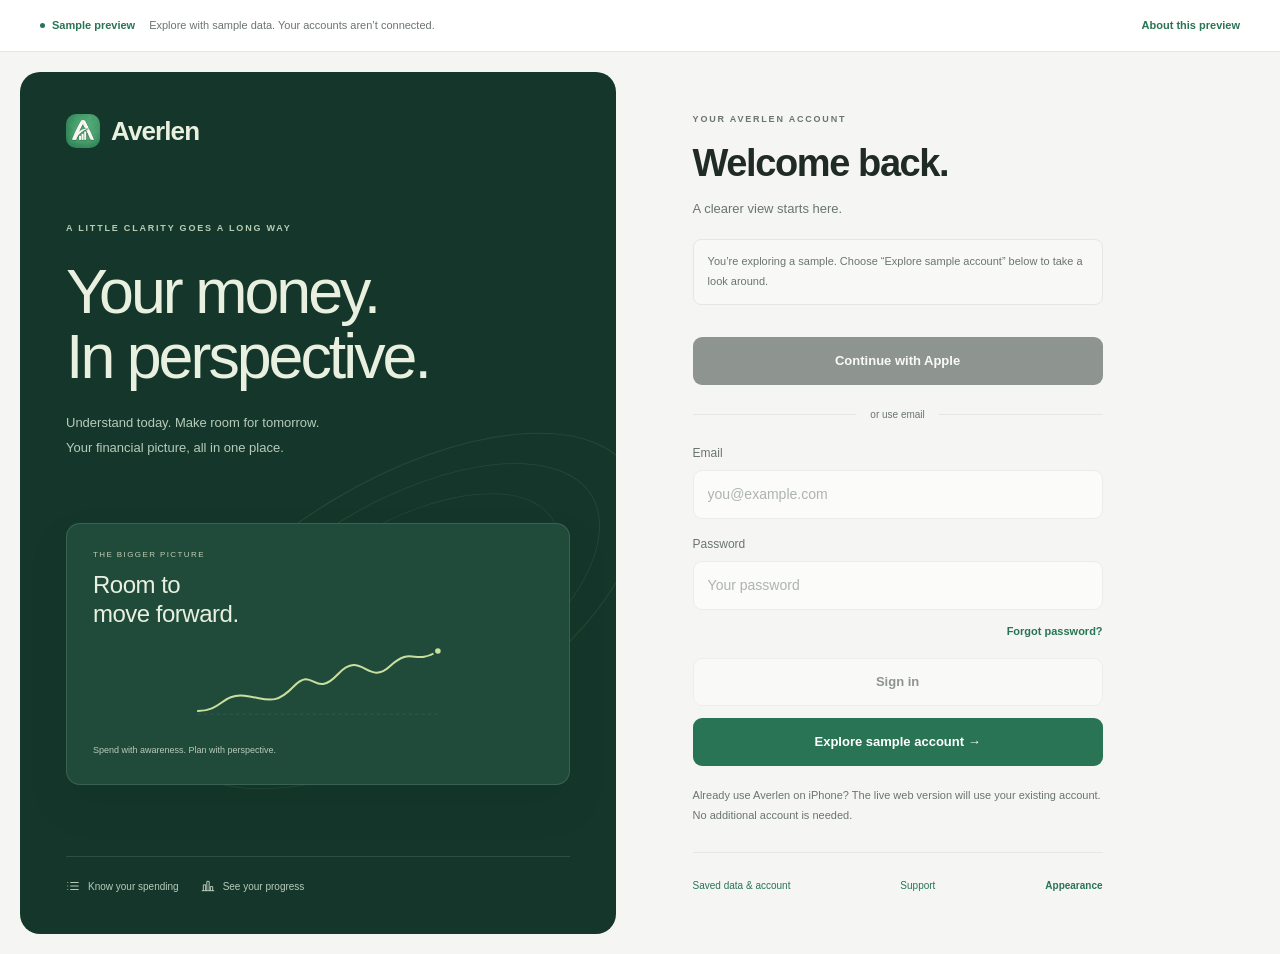
==== preview/index.html @ 827d080b "Keep the web app's date current, skip unreadable rows, load balances together - preview/app.js: toda" ====
<!doctype html>
<html lang="en">
<head>
  <meta charset="utf-8">
  <meta name="viewport" content="width=device-width,initial-scale=1">
  <meta name="robots" content="noindex,nofollow">
  <meta name="referrer" content="strict-origin-when-cross-origin">
  <meta name="theme-color" content="#f5f6f3">
  <meta name="description" content="An early preview of Averlen for the web, using sample data.">
  <meta http-equiv="Content-Security-Policy" content="default-src 'self'; script-src 'self'; style-src 'self' 'unsafe-inline'; img-src 'self' data:; connect-src 'none'; object-src 'none'; base-uri 'none'; form-action 'none'">
  <title>Averlen · Web preview</title>
  <link rel="icon" href="../averlen-logo.png">
  <link rel="stylesheet" href="./styles.css?v=7ef569bb60">
  <script type="module" src="./app.js?v=7ef569bb60"></script>
</head>
<body>
  <a class="skip" href="#main">Skip to content</a>
  <div class="layout">
    <aside class="sidebar">
      <a class="brand" href="#home" aria-label="Averlen home"><img src="../averlen-logo.png" width="36" height="36" alt=""><span>Averlen</span></a>
      <p class="workspace-label">YOUR WORKSPACE</p>
      <nav id="navigation" aria-label="Main navigation"></nav>
      <div class="sidebar-bottom"><div class="sidebar-note"><span class="sidebar-note-mark" aria-hidden="true">↗</span><p>A little clarity.<br>A lot of possibility.</p><small>Your money, in perspective.</small></div><a href="#settings" class="settings-link" id="settings-link">Settings</a><div class="profile"><span class="avatar">A</span><div><strong>Sample account</strong><small>Explore Averlen</small></div></div></div>
    </aside>
    <div class="workspace">
      <div class="preview-banner"><span><strong><span class="status-dot" aria-hidden="true"></span> Sample preview</strong><span class="banner-detail">Explore with sample data. Your accounts aren’t connected.</span></span><button id="about-preview" class="text-button">About this preview</button></div>
      <header class="topbar"><div class="page-heading"><div class="eyebrow">YOUR FINANCIAL PICTURE</div><h1 id="page-title">Home</h1><p id="page-subtitle" class="page-subtitle"></p></div><div class="toolbar"><label class="sr-only" for="month">Month</label><select id="month"></select><button id="theme-toggle" class="icon-button" data-theme-action aria-label="Switch appearance"></button><button id="account-settings" class="icon-button" data-action="open-settings" aria-label="Settings"></button></div></header>
      <main id="main" tabindex="-1"></main>
      <footer>A little clarity goes a long way. <span>Averlen · Sample preview</span></footer>
    </div>
  </div>
  <dialog id="detail" aria-labelledby="dialog-title"><div class="dialog-heading"><h2 id="dialog-title"></h2><button id="close-dialog" class="icon-button" aria-label="Close details">×</button></div><div id="dialog-body"></div></dialog>
  <div id="announcement" class="sr-only" role="status" aria-live="polite"></div>
</body>
</html>
---- preview/styles.css ----
/* Averlen web — one shared system for the connected app and sample preview.
   Neutral surfaces, a pine navigation rail, and restrained semantic accents. */
:root {
  color-scheme: light;
  --bg: #f5f6f3; --card: #fff; --elevated: #fff; --text: #202b27;
  --muted: #6a756f; --line: #e4e8e2; --soft: #f8f9f6;
  --green: #287454; --wash: #edf4ed; --positive-wash: #edf4ed;
  --blue: #496f93; --chart: #688eac; --blue-wash: #edf3f8;
  --amber: #896629; --amber-wash: #f6f2e7;
  --negative: #ad5946; --negative-wash: #f8eee9;
  --rail: #132e27; --rail-text: #edf3ec; --rail-muted: #a3b8ad;
  --gap: 24px; --pad: 28px; --radius: 18px; --radius-sm: 12px;
  --shadow: 0 2px 4px #18332602;
  font-family: -apple-system, BlinkMacSystemFont, "Segoe UI", sans-serif;
  font-size: 15px; font-synthesis: none;
}
:root[data-theme=dark] {
  color-scheme: dark;
  --bg: #101714; --card: #19221e; --elevated: #202c25; --text: #edf1eb;
  --muted: #a0ada3; --line: #2c3830; --soft: #1e2922;
  --green: #a3cfaf; --wash: #253c2d; --positive-wash: #253c2d;
  --blue: #a0bbd2; --chart: #9bbad0; --blue-wash: #23333e;
  --amber: #d7bd85; --amber-wash: #2c2a20;
  --negative: #e9a28d; --negative-wash: #382c25;
  --rail: #0d211a; --rail-text: #edf3ec; --rail-muted: #a3b8ad;
  --shadow: none;
}
* { box-sizing: border-box; }
body { margin: 0; background: var(--bg); color: var(--text); line-height: 1.5; -webkit-font-smoothing: antialiased; }
button, input, select { font: inherit; }
button, a, select, input { -webkit-tap-highlight-color: transparent; }
button, select { cursor: pointer; }
button { color: inherit; }
button:disabled { cursor: default; opacity: .48; }
a { color: var(--green); }
a, button, input, select { transition: background-color .16s, border-color .16s, color .16s, box-shadow .16s; }
:where(button, a, input, select):focus-visible { outline: 3px solid var(--green); outline-offset: 4px; }
svg { width: 20px; height: 20px; stroke: currentColor; fill: none; stroke-width: 1.7; stroke-linecap: round; stroke-linejoin: round; flex-shrink: 0; }
[hidden] { display: none !important; }
h1, h2, h3, p { overflow-wrap: break-word; }
h1 { font-size: 34px; line-height: 1.15; letter-spacing: -1.25px; font-weight: 550; margin: 0; }
h2 { margin: 0; font-size: 17px; line-height: 1.4; font-weight: 600; letter-spacing: -.35px; }
h3 { font-size: 15px; font-weight: 600; line-height: 1.5; margin: 12px 0 8px; }
.sr-only, .skip:not(:focus) { position: absolute; width: 1px; height: 1px; padding: 0; margin: -1px; overflow: hidden; clip: rect(0,0,0,0); white-space: nowrap; border: 0; }
.skip:focus { position: fixed; top: 12px; left: 12px; background: var(--card); padding: 16px; z-index: 100; border-radius: 8px; }

/* Application frame */
.layout { display: grid; grid-template-columns: 224px minmax(0,1fr); min-height: 100dvh; }
.sidebar { position: sticky; top: 0; height: 100dvh; padding: 32px 18px 20px; display: flex; flex-direction: column; background: var(--rail); color: var(--rail-text); }
.brand { display: flex; align-items: center; gap: 11px; text-decoration: none; color: inherit; font-size: 25px; font-weight: 600; letter-spacing: -.9px; padding: 0 12px; }
.brand img { width: 34px; height: 34px; border-radius: 10px; }
.workspace-label { font-size: 10px; font-weight: 600; letter-spacing: 1.6px; color: var(--rail-muted); margin: 52px 14px 16px; }
nav { display: grid; gap: 6px; }
nav a, .settings-link { color: var(--rail-muted); display: flex; align-items: center; gap: 13px; padding: 13px 16px; border-radius: 10px; text-decoration: none; font-size: 14px; font-weight: 500; }
nav a:hover, .settings-link:hover { background: #ffffff09; color: var(--rail-text); }
nav a[aria-current=page], .settings-link[aria-current=page] { background: #d7eadb; color: #173a29; }
nav a[aria-current=page] { font-weight: 650; }
nav a[aria-current=page]::after { content: ''; width: 5px; height: 5px; border-radius: 50%; background: currentColor; margin-left: auto; }
.sidebar :focus-visible { outline-color: #d7eadb; }
.sidebar-bottom { margin-top: auto; padding-top: 36px; }
.sidebar-note { margin: 0 14px 40px; color: var(--rail-text); }
.sidebar-note-mark { display: block; font-size: 27px; font-weight: 300; color: #bad4bf; margin-bottom: 14px; }
.sidebar-note p { font-size: 17px; font-weight: 450; letter-spacing: -.25px; line-height: 1.55; margin: 0 0 10px; }
.sidebar-note small { font-size: 10px; color: var(--rail-muted); }
.profile { display: flex; gap: 10px; align-items: center; margin-top: 18px; padding: 22px 10px 0; border-top: 1px solid #ffffff18; min-width: 0; }
.profile>div { min-width: 0; }
.profile strong { display: block; font-size: 12px; font-weight: 550; white-space: nowrap; text-overflow: ellipsis; overflow: hidden; }
.profile small { display: block; color: var(--rail-muted); font-size: 10px; margin-top: 3px; }
.avatar { display: grid; place-items: center; flex-shrink: 0; width: 52px; height: 52px; background: var(--wash); color: var(--green); border-radius: 50%; font-size: 20px; font-weight: 550; }
.profile .avatar { width: 34px; height: 34px; font-size: 12px; background: #ffffff10; color: #d7eadb; border: 1px solid #ffffff18; }
.workspace { min-width: 0; }
.preview-banner { display: flex; justify-content: space-between; align-items: center; gap: 20px; padding: 10px 40px; border-bottom: 1px solid var(--line); font-size: 11px; background: var(--card); color: var(--muted); }
.preview-banner>span { display: flex; align-items: center; gap: 14px; }
.preview-banner strong { display: inline-flex; align-items: center; gap: 7px; color: var(--green); font-weight: 600; white-space: nowrap; }
.status-dot { width: 5px; height: 5px; background: var(--green); border-radius: 50%; }
.preview-banner .text-button { font-size: 11px; white-space: nowrap; }
[data-mode=live] .preview-banner { display: none; }
.topbar { max-width: 1392px; margin: auto; padding: 36px 40px 30px; display: flex; justify-content: space-between; align-items: center; gap: 20px; }
.eyebrow, .overline, .section-label { font-size: 10px; letter-spacing: 1.5px; text-transform: uppercase; font-weight: 650; color: var(--muted); }
.eyebrow { margin-bottom: 10px; }
.page-subtitle { font-size: 13px; color: var(--muted); margin: 10px 0 0; }
.toolbar { display: flex; align-items: center; gap: 10px; }
.toolbar select { font-size: 12px; min-height: 42px; padding: 10px 32px 10px 14px; border-radius: 9px; }
.icon-button { width: 42px; height: 42px; flex-shrink: 0; border-radius: 50%; display: grid; place-items: center; background: var(--card); border: 1px solid var(--line); font-size: 24px; }
.icon-button svg { width: 18px; height: 18px; }
.icon-button:hover { background: var(--wash); border-color: var(--green); }
main { max-width: 1392px; margin: 0 auto; padding: 0 40px 36px; outline: none; }
footer { padding: 0 40px 28px; max-width: 1392px; margin: auto; display: flex; justify-content: space-between; gap: 16px; font-size: 10px; line-height: 1.6; color: var(--muted); }
.intro { margin: 0 0 24px; color: var(--muted); line-height: 1.7; font-size: 14px; }
[data-page=trends] .grid { align-items: stretch; }
.grid { display: grid; grid-template-columns: minmax(0,1.5fr) minmax(0,1fr); gap: var(--gap); align-items: start; }
.stack { display: grid; gap: var(--gap); align-content: start; }
.card { background: var(--card); border: 1px solid var(--line); border-radius: var(--radius); padding: var(--pad); box-shadow: var(--shadow); min-width: 0; }
.full { grid-column: 1 / -1; }
.section-heading { display: flex; align-items: center; justify-content: space-between; gap: 16px; margin-bottom: 24px; }
.section-heading>div { min-width: 0; }
.section-heading .text-button { white-space: nowrap; }
.card-subtitle, .subtle { color: var(--muted); font-size: 12px; line-height: 1.65; }
.card-subtitle { margin: 6px 0 0; }
.subtle { margin: 0; }
.text-button { display: inline-flex; align-items: center; gap: 8px; background: none; border: 0; padding: 7px 0; color: var(--green); font-size: 12px; font-weight: 600; text-decoration: none; }
.text-button:hover { text-decoration: underline; text-underline-offset: 4px; }
.button { display: inline-flex; align-items: center; justify-content: center; gap: 8px; padding: 12px 18px; min-height: 44px; border: 1px solid var(--line); border-radius: 9px; background: var(--card); color: var(--text); text-decoration: none; font-size: 12px; font-weight: 600; }
.button:hover:not(:disabled) { background: var(--wash); border-color: var(--green); }
.button.primary { background: var(--green); color: var(--card); border-color: transparent; }
.button.primary:hover:not(:disabled) { background: color-mix(in srgb,var(--green) 87%,var(--text)); }
.button-row { display: flex; flex-wrap: wrap; gap: 12px; margin-top: 24px; }
.positive { color: var(--green); }
.right { text-align: right; }

/* Home: one primary financial story, with supporting detail beside it. */
.home-layout { display: grid; grid-template-columns: minmax(0,1.65fr) minmax(0,1fr); gap: var(--gap); grid-template-areas: 'overview categories' 'attention categories' 'recent recent'; align-items: start; }
.home-layout.no-attention { grid-template-areas: 'overview categories' 'recent recent'; }
.compact-breakdown .home-categories { align-self: start; }
.home-overview { grid-area: overview; padding: 30px 32px 24px; }
.overview-heading { display: flex; align-items: center; justify-content: space-between; gap: 12px; }
.overview-heading .overline { font-size: 12px; letter-spacing: .2px; text-transform: none; font-weight: 500; }
.period-tag { font-size: 10px; color: var(--muted); background: var(--soft); border: 1px solid var(--line); padding: 4px 9px; border-radius: 5px; white-space: nowrap; }
.hero-number { font-size: clamp(44px,4.4vw,68px); letter-spacing: -3px; font-weight: 500; line-height: 1.14; margin: 12px 0 14px; font-variant-numeric: tabular-nums; overflow-wrap: anywhere; }
.overview-context { display: flex; flex-wrap: wrap; align-items: center; gap: 8px 12px; }
.delta-pill { display: inline-flex; align-items: center; gap: 6px; padding: 4px 8px; border-radius: 5px; font-size: 11px; font-weight: 550; color: var(--blue); background: var(--blue-wash); }
.delta-pill.quiet { color: var(--muted); background: var(--soft); }
.overview-context>.subtle { font-size: 11px; }
.pace-heading { display: flex; align-items: center; justify-content: space-between; gap: 16px; margin: 30px 0 18px; }
.pace-heading h2 { font-size: 13px; letter-spacing: -.1px; }
.pace-heading .card-subtitle { font-size: 11px; margin-top: 3px; }
.projected { text-align: right; display: grid; gap: 3px; flex-shrink: 0; }
.projected span { font-size: 10px; letter-spacing: .3px; color: var(--muted); }
.projected strong { font-size: 20px; font-weight: 550; letter-spacing: -.5px; font-variant-numeric: tabular-nums; }
.stats { display: grid; grid-template-columns: minmax(0,1fr) minmax(0,1fr); gap: 20px; margin-top: 26px; }
.overview-stats { border-top: 1px solid var(--line); margin-top: 22px; padding-top: 20px; gap: 0; }
.overview-stats .stat-tile { padding-right: 20px; }
.overview-stats .stat-tile+.stat-tile { padding-left: 24px; border-left: 1px solid var(--line); }
.stat-label { display: flex; align-items: center; gap: 7px; color: var(--muted); font-size: 12px; }
.stat-label svg { width: 15px; height: 15px; }
.stat-value { font-size: 27px; letter-spacing: -.8px; margin-top: 8px; font-weight: 500; font-variant-numeric: tabular-nums; line-height: 1.2; overflow-wrap: anywhere; }
.home-categories { grid-area: categories; padding-bottom: 0; align-self: stretch; display: flex; flex-direction: column; }
.allocation-bar { display: flex; height: 9px; gap: 3px; overflow: hidden; border-radius: 5px; margin: 0 0 19px; }
.allocation-bar span { background: var(--category-color); min-width: 2px; }
.category-list { flex: 1; }
.category-row { width: 100%; display: grid; grid-template-columns: 36px minmax(0,1fr) auto; align-items: center; gap: 12px; background: none; border: 0; text-align: left; padding: 17px 0; color: var(--text); }
.category-row+.category-row { border-top: 1px solid var(--line); }
.category-icon { position: relative; overflow: hidden; width: 36px; height: 36px; border-radius: 11px; display: grid; place-items: center; background: color-mix(in srgb,var(--category-color) 10%,var(--card)); color: var(--category-color); }
.category-icon svg { width: 17px; height: 17px; }
.category-name { font-size: 12px; font-weight: 550; }
.category-track { height: 3px; background: var(--soft); border-radius: 4px; margin-top: 9px; overflow: hidden; }
.category-fill { height: 100%; background: var(--category-color); border-radius: 4px; }
.category-amount { font-size: 13px; font-weight: 550; font-variant-numeric: tabular-nums; }
.category-share { font-size: 10px; color: var(--muted); margin-top: 4px; text-align: right; }
.category-row:hover .category-name { color: var(--green); }
.card-link { display: flex; justify-content: space-between; align-items: center; gap: 16px; border-top: 1px solid var(--line); margin-top: 16px; padding: 19px 0; text-decoration: none; font-size: 12px; font-weight: 550; }
.card-link:hover { color: var(--text); }
.card-link span { font-size: 18px; }
.attention { width: 100%; text-align: left; background: var(--amber-wash); border: 1px solid color-mix(in srgb,var(--amber) 16%,var(--line)); border-radius: var(--radius); padding: 20px 24px; display: grid; grid-template-columns: 40px minmax(0,1fr) auto; gap: 16px; align-items: center; }
.home-attention { grid-area: attention; }
.attention .insight-icon { color: var(--amber); background: color-mix(in srgb,var(--amber) 10%,transparent); }
.attention-label { display: block; color: var(--amber); font-weight: 650; font-size: 10px; letter-spacing: 1px; text-transform: uppercase; margin-bottom: 5px; }
.attention-copy strong { font-size: 13px; font-weight: 550; display: block; }
.attention-copy small { display: block; color: var(--muted); font-size: 11px; margin-top: 3px; }
.chevron { font-size: 22px; color: var(--muted); }
.attention:hover { border-color: var(--amber); }
.home-recent { grid-area: recent; }
.home-recent .tx-row { padding: 16px 4px; }
.insight-icon { width: 38px; height: 38px; background: var(--wash); color: var(--green); border-radius: 12px; display: grid; place-items: center; flex-shrink: 0; }

/* Charts: the lines, labels, and focus states carry the information. */
.chart { width: 100%; height: 200px; display: block; overflow: visible; stroke: none; }
.chart .gridline { stroke: var(--line); stroke-width: 1; stroke-dasharray: 3 5; vector-effect: non-scaling-stroke; }
.chart text { fill: var(--muted); font-size: 10px; font-family: inherit; }
.chart .spending-line { stroke: var(--chart); stroke-width: 2.5; fill: none; vector-effect: non-scaling-stroke; }
.chart .typical-line { stroke: var(--muted); stroke-width: 1.3; stroke-dasharray: 4 5; fill: none; opacity: .5; vector-effect: non-scaling-stroke; }
.pace-dot { fill: var(--chart); stroke: var(--card); stroke-width: 2; }
.pace-plot { display: grid; grid-template-columns: 34px minmax(0,1fr); gap: 10px 12px; padding-right: 6px; }
.pace-y-axis { position: relative; color: var(--muted); font-size: 10px; font-variant-numeric: tabular-nums; }
.pace-y-axis span { position: absolute; left: 0; transform: translateY(-50%); }
.pace-chart { height: 174px; }
.pace-x-axis { grid-column: 2; position: relative; height: 15px; color: var(--muted); font-size: 10px; }
.pace-x-axis span { position: absolute; transform: translateX(-50%); }
.chart-legend { display: flex; flex-wrap: wrap; gap: 18px; font-size: 10px; color: var(--muted); margin-top: 15px; }
.chart-legend span { display: inline-flex; align-items: center; gap: 7px; }
.chart-legend .swatch { display: inline-block; width: 15px; height: 0; border-top: 2px solid var(--chart); border-radius: 0; }
.chart-legend .swatch.dashed { border-top: 2px dashed var(--muted); }
.chart-axis { display: flex; justify-content: space-between; gap: 12px; color: var(--muted); font-size: 10px; margin-top: 14px; }
.bars { position: relative; height: 256px; --plot: 213px; display: flex; gap: 12px; align-items: end; padding-top: 20px; margin-top: 12px; }
.bar-group { flex: 1; height: 100%; display: flex; flex-direction: column; justify-content: flex-end; align-items: center; gap: 10px; min-width: 0; }
.bar-button { border: 0; padding: 0 4px; width: 100%; max-width: 40px; height: calc(var(--plot) * var(--h)); min-height: 3px; background: color-mix(in srgb,var(--chart) 25%,var(--card)); border-radius: 4px 4px 0 0; }
.bar-button:hover, .bar-button.selected { background: var(--chart); }
.bars.has-selection .bar-button:not(.selected):not(:hover) { opacity: .6; }
.bar-month { font-size: 10px; color: var(--muted); line-height: 13px; }
.typical-rule { position: absolute; left: 0; right: 0; bottom: calc(23px + var(--plot) * var(--t)); border-top: 1px dashed var(--muted); pointer-events: none; z-index: 1; opacity: .6; }
.legend { font-size: 11px; color: var(--muted); margin: 22px 0 0; line-height: 1.7; }
.change-row { width: 100%; display: grid; grid-template-columns: 34px minmax(0,1fr) auto; align-items: center; gap: 12px; background: none; border: 0; border-bottom: 1px solid var(--line); padding: 18px 0; color: var(--text); text-align: left; }
.change-row:last-child { border: 0; }
.change-row strong { display: block; font-size: 12px; font-weight: 550; }
.change-row small { display: block; font-size: 10px; color: var(--muted); margin-top: 6px; line-height: 1.5; }
.change-amount { font-size: 14px; font-weight: 550; text-align: right; font-variant-numeric: tabular-nums; }
.change-amount small { font-weight: 400; }
.comparison-label { font-size: 10px; color: var(--muted); text-align: right; }
.driver-track { display: block; height: 3px; border-radius: 4px; background: var(--soft); margin-top: 10px; overflow: hidden; max-width: 260px; }
.driver-track span { display: block; height: 100%; background: var(--chart); border-radius: 4px; opacity: .6; }
.report-card { display: flex; align-items: center; gap: 18px; }
.report-card>div:nth-child(2) { flex: 1; }
.report-card h2 { margin-bottom: 7px; }

/* Activity */
.summary-strip { display: grid; grid-template-columns: repeat(3,minmax(0,1fr)); gap: var(--gap); margin-bottom: var(--gap); }
.summary-strip .card { padding: 22px 26px; }
.summary-strip .stat-label svg { width: 16px; height: 16px; }
.summary-strip .stat-value { margin-top: 15px; font-size: 32px; letter-spacing: -1px; }
.summary-strip.tight { gap: 10px; }
.summary-strip.tight .card { padding: 16px; border-radius: 10px; }
.summary-strip.tight .stat-label { font-size: 11px; }
.summary-strip.tight .stat-value { font-size: 23px; margin-top: 8px; }
.filters { display: flex; gap: 12px; flex-wrap: wrap; margin-bottom: 20px; }
.filters select { font-size: 12px; min-width: 150px; }
.search-wrap { position: relative; flex: 1; min-width: 200px; }
.search-wrap input { width: 100%; padding-left: 42px; font-size: 12px; }
.search-wrap svg { position: absolute; top: 13px; left: 14px; color: var(--muted); width: 17px; height: 17px; }
select, input { background: var(--card); border: 1px solid var(--line); color: var(--text); border-radius: 9px; padding: 11px 14px; min-height: 44px; max-width: 100%; }
input::placeholder { color: var(--muted); opacity: .85; }
.result-count { font-size: 11px; color: var(--muted); margin: 0 0 24px; }
.table-header { display: grid; grid-template-columns: 38px minmax(0,1fr) 180px 130px; gap: 13px; padding: 0 4px 14px; border-bottom: 1px solid var(--line); font-size: 10px; letter-spacing: 1px; color: var(--muted); text-transform: uppercase; }
.table-header>span:first-child { grid-column: 1 / 3; }
.transaction-list { display: grid; }
.tx-row { display: grid; grid-template-columns: 38px minmax(0,1fr) auto; align-items: center; gap: 13px; border: 0; border-bottom: 1px solid var(--line); background: none; padding: 17px 4px; text-align: left; color: var(--text); width: 100%; }
.tx-row:last-child { border-bottom: 0; }
.tx-row:hover { background: var(--soft); }
.tx-row:hover .merchant { color: var(--green); }
.merchant { font-size: 13px; font-weight: 550; display: block; white-space: nowrap; text-overflow: ellipsis; overflow: hidden; }
.tx-meta { font-size: 11px; color: var(--muted); display: block; margin-top: 4px; line-height: 1.5; }
.tx-meta .meta-note:not(:first-child)::before { content: ' · '; }
.tx-amount { text-align: right; font-size: 13px; font-weight: 550; font-variant-numeric: tabular-nums; white-space: nowrap; }
.activity .tx-row { grid-template-columns: 38px minmax(0,1fr) 180px 130px; }
.table-category { font-size: 12px; color: var(--muted); }
.day-group+.day-group { margin-top: 8px; }
.day-header { display: flex; justify-content: space-between; gap: 12px; padding: 16px 4px 8px; font-size: 10px; color: var(--muted); font-weight: 500; }
.empty { text-align: center; padding: 48px 16px; color: var(--muted); font-size: 13px; line-height: 1.8; }
.merchant-logo { position: absolute; inset: 4px; width: calc(100% - 8px); height: calc(100% - 8px); object-fit: contain; border-radius: 6px; opacity: 0; }
.logo-loaded .merchant-logo { opacity: 1; }
.logo-loaded svg { visibility: hidden; }

/* Wealth and planning */
.wealth-layout { display: grid; grid-template-columns: minmax(0,1.35fr) minmax(0,1fr); gap: var(--gap); align-items: start; }
.wealth-column { display: grid; gap: var(--gap); min-width: 0; }
.section-label { margin: 4px 0 -12px; }
.section-label small { display: block; font-size: 10px; letter-spacing: 0; text-transform: none; font-weight: 400; margin-top: 4px; }
.wealth-hero { text-align: left; display: grid; justify-items: start; gap: 4px; background: var(--wash); border-color: color-mix(in srgb,var(--green) 18%,var(--line)); }
.wealth-hero-top { display: flex; justify-content: space-between; align-items: flex-start; width: 100%; gap: 12px; }
.wealth-hero-top .overline { color: var(--green); }
.wealth-hero-top small { display: block; margin-top: 7px; font-size: 11px; }
.wealth-hero .hero-number { margin: 18px 0 8px; font-size: clamp(42px,4vw,62px); }
.share-pill { display: inline-flex; align-items: center; gap: 5px; border: 1px solid color-mix(in srgb,var(--green) 18%,transparent); border-radius: 6px; padding: 7px 9px; background: transparent; color: var(--green); font-size: 10px; font-weight: 550; }
.share-pill svg { width: 13px; height: 13px; }
.change-badge { display: inline-flex; align-items: center; gap: 6px; padding: 4px 8px; border-radius: 5px; font-size: 11px; font-weight: 500; color: var(--muted); background: var(--soft); }
.change-badge.up, .change-chip.up { color: var(--green); background: var(--positive-wash); }
.change-badge.down, .change-chip.down { color: var(--negative); background: var(--negative-wash); }
.wealth-hero .change-badge { padding-left: 0; background: none; }
.change-chip { font-size: 11px; font-weight: 550; padding: 5px 8px; border-radius: 5px; color: var(--muted); background: var(--soft); }
.metric-pills { display: grid; grid-template-columns: minmax(0,1fr) minmax(0,1fr); gap: 0; width: 100%; margin-top: 24px; padding-top: 22px; border-top: 1px solid color-mix(in srgb,var(--green) 18%,transparent); }
.metric-pill { text-align: left; }
.metric-pill+.metric-pill { padding-left: 24px; border-left: 1px solid color-mix(in srgb,var(--green) 18%,transparent); }
.metric-pill span { display: block; font-size: 11px; color: var(--muted); }
.metric-pill strong { display: block; font-size: 24px; font-weight: 500; letter-spacing: -.6px; margin-top: 6px; font-variant-numeric: tabular-nums; }
.metric-pill.asset { color: var(--green); }
.metric-pill.liability { color: var(--negative); }
.segmented { display: flex; gap: 3px; background: var(--bg); padding: 4px; border-radius: 8px; flex-shrink: 0; }
.segmented button { background: none; border: 0; border-radius: 5px; padding: 8px 12px; font-size: 11px; font-weight: 550; color: var(--muted); }
.segmented button[aria-pressed=true] { background: var(--card); color: var(--green); box-shadow: 0 1px 4px #0001; }
.lens-toggle { margin-top: 20px; }
.history-wrap { position: relative; }
.history-chart { display: block; width: 100%; height: 220px; overflow: visible; touch-action: pan-y; cursor: crosshair; }
.history-line { fill: none; stroke: var(--green); stroke-width: 2.2; vector-effect: non-scaling-stroke; stroke-linejoin: round; stroke-linecap: round; }
.history-area { fill: url(#wealth-area); stroke: none; }
.projection-chart .history-area { fill: color-mix(in srgb,var(--green) 10%,transparent); }
.zero-rule, .goal-line { stroke: var(--muted); stroke-dasharray: 4 3; opacity: .5; vector-effect: non-scaling-stroke; }
.goal-line { stroke: var(--amber); opacity: .8; }
.scrub-rule { stroke: var(--muted); stroke-dasharray: 3 3; vector-effect: non-scaling-stroke; }
.history-dot { position: absolute; width: 10px; height: 10px; margin: -5px 0 0 -5px; border-radius: 50%; background: var(--green); box-shadow: 0 0 0 3px var(--card); pointer-events: none; }
#history-title { min-height: 49px; }
.scrub-value { display: block; font-size: 20px; font-weight: 550; font-variant-numeric: tabular-nums; }
.projection-chart { display: block; width: 100%; height: 150px; margin-top: 22px; }
.plan-cards { display: grid; gap: 12px; }
.plan-card, .notice-card { width: 100%; display: grid; grid-template-columns: 42px minmax(0,1fr) auto; align-items: center; gap: 14px; text-align: left; color: var(--text); background: var(--card); border: 1px solid var(--line); border-radius: var(--radius-sm); padding: 22px; }
.plan-card:hover, .ledger-row:hover, .settings-row:hover, .profile-card:hover { background: var(--soft); }
.plan-card:hover { border-color: var(--green); }
.plan-card strong, .notice-card strong { display: block; font-size: 14px; font-weight: 550; }
.plan-card small, .notice-card .subtle { display: block; font-size: 11px; color: var(--muted); margin-top: 4px; line-height: 1.6; }
.plan-card .plan-kicker { margin: 0 0 5px; font-weight: 500; }
.plan-icon { width: 40px; height: 40px; border-radius: 12px; display: grid; place-items: center; background: var(--wash); color: var(--green); }
.plan-icon svg { width: 18px; height: 18px; }
.plan-icon.status-needsAttention { background: var(--amber-wash); color: var(--amber); }
.plan-icon.status-offTrack { background: var(--negative-wash); color: var(--negative); }
b.status-onTrack { color: var(--green); } b.status-needsAttention { color: var(--amber); } b.status-offTrack { color: var(--negative); }
.row-chevron { color: var(--muted); font-size: 20px; line-height: 1; opacity: .6; }
.notice-card p { margin: 0; }
.accounts-heading { display: flex; align-items: center; justify-content: space-between; gap: 12px; margin: 4px 0 -10px; }
.accounts-heading .section-label { margin: 0; }
.accounts-heading .button { min-height: 34px; padding: 8px 11px; font-size: 10px; }
.ledger { padding: 0; overflow: hidden; }
.ledger-group+.ledger-group { border-top: 1px solid var(--line); }
.ledger-head { display: flex; align-items: center; gap: 8px; padding: 16px 22px; background: var(--soft); border-bottom: 1px solid var(--line); font-size: 11px; font-weight: 550; color: var(--muted); }
.ledger-head svg { width: 14px; height: 14px; }
.ledger-head strong { margin-left: auto; font-weight: 550; font-variant-numeric: tabular-nums; }
.ledger-row { width: 100%; display: grid; grid-template-columns: 32px minmax(0,1fr) auto 10px; align-items: center; gap: 10px; padding: 15px 22px; background: none; border: 0; color: var(--text); text-align: left; }
.ledger-row+.ledger-row { border-top: 1px solid var(--line); }
.ledger-icon { width: 32px; height: 32px; border-radius: 10px; display: grid; place-items: center; }
.ledger-icon svg { width: 15px; height: 15px; }
.ledger-group.asset .ledger-icon { background: var(--positive-wash); color: var(--green); }
.ledger-group.liability .ledger-icon { background: var(--negative-wash); color: var(--negative); }
.ledger-name { font-size: 12px; font-weight: 500; overflow: hidden; text-overflow: ellipsis; white-space: nowrap; }
.ledger-row>strong { font-size: 12px; font-weight: 550; font-variant-numeric: tabular-nums; }
.toggle-row { display: flex; align-items: center; gap: 10px; font-size: 13px; margin: 4px 0 14px; }
.toggle-row input { width: 18px; height: 18px; min-height: 18px; accent-color: var(--green); }
.retirement-status { display: flex; align-items: center; gap: 14px; }
.retirement-status small { display: block; font-size: 12px; font-weight: 550; color: var(--muted); }
.retirement-status strong { display: block; font-size: 20px; margin-top: 2px; }
.retirement-status.status-onTrack small { color: var(--green); } .retirement-status.status-needsAttention small { color: var(--amber); } .retirement-status.status-offTrack small { color: var(--negative); }
.loan-card { border: 1px solid var(--line); border-radius: 12px; padding: 6px 18px 14px; margin-top: 16px; }
.loan-head { display: flex; justify-content: space-between; align-items: center; gap: 12px; padding: 12px 0 6px; }
.loan-head small { display: block; color: var(--muted); font-size: 11px; margin-top: 4px; }
.loan-card .success-note { margin-top: 10px; }
.debt-stats { margin-top: 6px; }
.inline-form { display: flex; align-items: flex-end; gap: 12px; margin-top: 18px; }
.inline-form .form-field { flex: 1; margin: 0; }

/* Settings, dialogs, and forms */
.settings-stack, .settings-column { display: grid; gap: 20px; min-width: 0; }
.settings-columns { display: grid; grid-template-columns: repeat(2,minmax(0,1fr)); gap: var(--gap); align-items: start; }
.settings-column>.section-label { margin: 4px 0 -8px; }
.profile-card { width: 100%; display: grid; grid-template-columns: 52px minmax(0,1fr) auto; align-items: center; gap: 18px; text-align: left; color: var(--text); }
.profile-card strong { display: block; font-size: 20px; font-weight: 550; letter-spacing: -.5px; }
.profile-card small { display: block; color: var(--muted); font-size: 12px; margin-top: 4px; }
.plan-badge { display: inline-flex; align-items: center; gap: 5px; margin-top: 10px; padding: 4px 8px; border-radius: 5px; background: var(--wash); color: var(--green); font-size: 10px; font-weight: 550; }
.plan-badge svg { width: 12px; height: 12px; }
.settings-card { padding: 2px 0; overflow: hidden; }
.settings-row { width: 100%; display: grid; grid-template-columns: 36px minmax(0,1fr) 14px; align-items: center; gap: 14px; padding: 20px 24px; border: 0; background: none; color: var(--text); text-align: left; text-decoration: none; }
.settings-row+.settings-row { border-top: 1px solid var(--line); }
.settings-row strong { display: block; font-size: 13px; font-weight: 550; }
.settings-row small { display: block; font-size: 11px; color: var(--muted); margin-top: 4px; line-height: 1.6; }
.settings-icon { width: 36px; height: 36px; border-radius: 10px; display: grid; place-items: center; background: var(--wash); color: var(--green); }
.settings-icon svg { width: 17px; height: 17px; }
.sign-out { width: 100%; color: var(--negative); }
.settings-footer { text-align: center; color: var(--muted); font-size: 10px; margin: 0; }
.category-chip { display: inline-flex; align-items: center; gap: 9px; color: var(--text); }
.category-chip .swatch { display: inline-block; width: 9px; height: 9px; border-radius: 50%; flex-shrink: 0; }
.account-gate { max-width: 720px; margin: 20px auto; }
.account-email { overflow-wrap: anywhere; text-align: right; }
.definition { display: flex; justify-content: space-between; gap: 18px; font-size: 12px; padding: 16px 0; border-bottom: 1px solid var(--line); }
.definition:last-child { border: 0; }
.definition span { color: var(--muted); }
.definition strong { font-weight: 550; min-width: 0; text-align: right; overflow-wrap: anywhere; }
dialog { border: 1px solid var(--line); background: var(--card); color: var(--text); border-radius: 20px; padding: 28px; width: min(560px,calc(100% - 32px)); max-height: calc(100dvh - 40px); overflow-y: auto; box-shadow: 0 24px 80px #0003; }
dialog::backdrop { background: #0b1e1770; backdrop-filter: blur(5px); }
.dialog-heading { display: flex; justify-content: space-between; gap: 16px; align-items: center; margin-bottom: 24px; }
.dialog-value { font-size: 44px; line-height: 1.2; font-weight: 500; letter-spacing: -1.8px; margin: 18px 0 24px; overflow-wrap: anywhere; }
.dialog-label { display: block; font-size: 12px; color: var(--muted); margin: 24px 0 10px; }
.dialog-subhead { font-size: 11px; letter-spacing: 1px; text-transform: uppercase; color: var(--muted); margin: 26px 0 4px; }
dialog select, #delete-confirmation { width: 100%; }
.note { font-size: 12px; line-height: 1.8; color: var(--muted); margin: 20px 0 0; }
.form-field { display: grid; gap: 8px; margin: 18px 0; min-width: 0; }
.form-field label { font-size: 12px; font-weight: 500; color: var(--muted); line-height: 1.5; }
.form-field input, .form-field select { width: 100%; min-width: 0; background: var(--elevated); }
.form-grid { display: grid; grid-template-columns: repeat(2,minmax(0,1fr)); gap: 0 16px; }
.form-grid .form-field { margin: 14px 0; }
.form-error { font-size: 12px; color: var(--negative); line-height: 1.6; }
.form-error:empty { display: none; }
.success-note { background: var(--wash); padding: 14px; border-radius: 9px; font-size: 12px; color: var(--green); line-height: 1.7; margin: 18px 0 0; }
.preview-note { padding: 12px 14px; background: var(--soft); border: 1px solid var(--line); color: var(--muted); border-radius: 8px; font-size: 11px; line-height: 1.8; margin: 20px 0; }
.danger { color: var(--negative); border-color: color-mix(in srgb,var(--negative) 32%,var(--line)); background: transparent; }
.danger-zone { border-color: color-mix(in srgb,var(--negative) 22%,var(--line)); }
.danger-zone h2 { color: var(--negative); }
.report-categories { margin-top: 20px; }
.loading-state { min-height: 55dvh; display: grid; place-content: center; justify-items: center; text-align: center; gap: 14px; }
.loading-state img { border-radius: 14px; }
.loading-state h2 { margin: 6px 0 0; font-size: 20px; }
.spinner { width: 22px; height: 22px; border-radius: 50%; border: 2.5px solid var(--line); border-top-color: var(--green); animation: spin .8s linear infinite; }
@keyframes spin { to { transform: rotate(360deg); } }

/* Sign-in: shared brand story with a quiet, focused account form. */
.auth-mode { display: block; }
.auth-mode .sidebar, .auth-mode .topbar, .auth-mode footer { display: none; }
.auth-mode .workspace { padding-bottom: 0; }
.auth-mode main { padding: 20px; max-width: 1600px; }
.auth-shell { display: grid; grid-template-columns: minmax(0,1.05fr) minmax(0,1fr); gap: clamp(40px,6vw,100px); align-items: center; min-height: calc(100dvh - 90px); }
.auth-story { background: #15372b; color: #e9f0df; padding: 40px 46px; min-height: 760px; height: 100%; border-radius: 20px; display: flex; flex-direction: column; overflow: hidden; position: relative; }
.auth-story .brand { padding: 0; font-size: 26px; }
.auth-story-copy { margin-top: 64px; position: relative; z-index: 1; }
.auth-story .overline { color: #b6ccb4; font-size: 9px; letter-spacing: 1.8px; }
.auth-story h2 { font-size: clamp(42px,4.9vw,74px); font-weight: 450; line-height: 1.04; letter-spacing: -3px; margin: 22px 0; }
.auth-story p { font-size: 13px; color: #b8cbbb; line-height: 1.9; margin: 0; }
.perspective-art { position: relative; flex: 1; min-height: 285px; margin-top: 20px; display: grid; align-items: center; }
.perspective-orbit { position: absolute; border: 1px solid #c8e0a51a; width: 540px; height: 260px; border-radius: 50%; transform: rotate(-31deg); right: -100px; top: 0; }
.orbit-two { transform: rotate(-31deg) scale(.83); }
.orbit-three { transform: rotate(-31deg) scale(.66); }
.perspective-center { width: 100%; position: relative; z-index: 1; padding: 25px 26px; border: 1px solid #d5eadb25; border-radius: 14px; background: #204b3b; box-shadow: 0 20px 40px #081d161a; }
.perspective-center>span { display: block; font-size: 8px; letter-spacing: 1.4px; color: #bdcdb4; }
.perspective-center>strong { display: block; font-size: 24px; line-height: 1.2; letter-spacing: -.5px; font-weight: 450; margin-top: 10px; }
.perspective-center svg { display: block; width: 100%; height: 80px; margin: 18px 0 10px; overflow: visible; }
.art-line { stroke: #c9df9e; stroke-width: 2; vector-effect: non-scaling-stroke; }
.art-baseline { stroke: #d5eadb20; stroke-dasharray: 3 5; stroke-width: 1; }
.perspective-center circle { fill: #c9df9e; stroke: #204b3b; stroke-width: 3; }
.perspective-center small { font-size: 9px; color: #b8cbbb; }
.auth-story-footer { display: flex; flex-wrap: wrap; gap: 22px; color: #b8cbbb; font-size: 10px; border-top: 1px solid #d5eadb20; padding-top: 22px; margin-top: 28px; }
.auth-story-footer span { display: inline-flex; align-items: center; gap: 8px; }
.auth-story-footer svg { width: 14px; height: 14px; }
.auth-form { width: min(100%,410px); padding: 34px 0; background: none; border: 0; box-shadow: none; border-radius: 0; }
.auth-form>.overline { font-size: 9px; letter-spacing: 1.8px; }
.auth-form>h1 { font-size: 38px; letter-spacing: -1.4px; margin: 14px 0 12px; }
.auth-form>.subtle { font-size: 13px; }
.auth-form>label { display: block; font-size: 12px; font-weight: 500; margin: 16px 0 8px; color: var(--muted); }
.auth-form>input { width: 100%; font-size: 14px; padding: 13px 14px; }
.auth-form>.button, .auth-form form>.button { width: 100%; margin-top: 12px; padding: 13px 18px; min-height: 48px; font-size: 13px; }
.auth-form .apple-button { background: var(--text); color: var(--card); border-color: transparent; }
.auth-form .apple-button:hover:not(:disabled) { background: color-mix(in srgb,var(--text) 85%,var(--card)); }
.auth-divider { display: flex; gap: 14px; align-items: center; color: var(--muted); font-size: 10px; margin: 22px 0; }
.auth-divider::before, .auth-divider::after { content: ''; height: 1px; flex: 1; background: var(--line); }
.login-assistance { text-align: right; margin-top: 6px; }
.login-assistance .text-button, .auth-form form>.text-button { font-size: 11px; }
.auth-form form>.text-button { display: block; margin-left: auto; }
.auth-links { display: flex; flex-wrap: wrap; justify-content: space-between; gap: 10px 14px; align-items: center; border-top: 1px solid var(--line); margin-top: 26px; padding-top: 18px; font-size: 10px; }
.auth-links a { text-decoration: none; }
.auth-links a:hover { text-decoration: underline; }
.auth-links .text-button { font-size: 10px; }
.auth-form .note { font-size: 11px; line-height: 1.8; }
.auth-form>input:disabled { opacity: .6; cursor: not-allowed; }

/* Responsive rules are kept together so later component rules cannot mask them. */
@media(min-width:701px) {
  #account-settings { display: none; }
  .activity .tx-meta .meta-category { display: none; }
  .activity .tx-meta .meta-note::before { content: none; }
}
@media(min-width:1500px) {
  .topbar { padding-top: 44px; padding-bottom: 34px; }
  .home-overview { padding: 34px 36px 28px; }
  .pace-chart { height: 204px; }
}
@media(max-height:790px) and (min-width:701px) { .sidebar-note { display: none; } }
@media(max-width:1200px) {
  :root { --gap: 20px; --pad: 24px; }
  .layout { grid-template-columns: 194px minmax(0,1fr); }
  .sidebar { padding: 28px 12px 18px; }
  .brand { font-size: 23px; gap: 9px; }
  .topbar { padding: 30px 28px 26px; }
  main { padding: 0 28px 32px; }
  footer { padding: 0 28px 24px; }
  .preview-banner { padding-left: 28px; padding-right: 28px; }
  .home-layout { grid-template-columns: minmax(0,1.4fr) minmax(0,1fr); }
  .home-overview { padding: 26px 24px 22px; }
  .category-row { gap: 10px; }
  .wealth-layout { grid-template-columns: minmax(0,1.15fr) minmax(0,1fr); }
  .activity .tx-row { grid-template-columns: 38px minmax(0,1fr) 130px 110px; }
  .table-header { grid-template-columns: 38px minmax(0,1fr) 130px 110px; }
  .plan-card { padding: 18px; gap: 12px; }
  .ledger-head, .ledger-row { padding-left: 18px; padding-right: 18px; }
  .auth-story { padding: 34px; }
  .auth-story h2 { letter-spacing: -2px; }
}
@media(max-width:1000px) {
  .home-layout { grid-template-columns: minmax(0,1fr); grid-template-areas: 'overview' 'attention' 'categories' 'recent'; }
  .home-layout.no-attention { grid-template-areas: 'overview' 'categories' 'recent'; }
  .grid, .wealth-layout, .settings-columns { grid-template-columns: minmax(0,1fr); }
  .home-categories .category-row { padding: 15px 0; }
  .home-recent .section-heading { margin-bottom: 16px; }
  .summary-strip { gap: 12px; }
  .summary-strip .card { padding: 20px; }
  .summary-strip .stat-value { font-size: 27px; }
  .home-overview .hero-number { font-size: 60px; }
  .pace-chart { height: 194px; }
  .auth-shell { gap: 40px; }
  .auth-story { padding: 28px; min-height: 730px; }
  .auth-story h2 { font-size: 47px; }
  .auth-form { padding-right: 20px; }
  .auth-form>h1 { font-size: 34px; }
  .banner-detail { max-width: 280px; font-size: 10px; }
}
@media(max-width:700px) {
  :root { --gap: 16px; --pad: 22px; --radius: 15px; --radius-sm: 11px; }
  .layout { display: block; }
  .sidebar { position: fixed; top: auto; bottom: 0; left: 0; right: 0; z-index: 20; height: auto; padding: 7px 12px max(7px,env(safe-area-inset-bottom)); border-top: 1px solid var(--line); background: var(--card); }
  .sidebar>.brand, .workspace-label, .sidebar-bottom { display: none; }
  nav { grid-template-columns: repeat(4,minmax(0,1fr)); gap: 5px; }
  nav a { flex-direction: column; gap: 4px; padding: 9px 4px; min-height: 55px; font-size: 10px; color: var(--muted); border-radius: 9px; }
  nav a:hover { color: var(--green); background: var(--wash); }
  nav a[aria-current=page] { background: var(--wash); color: var(--green); }
  nav a[aria-current=page]::after { display: none; }
  nav svg { width: 19px; height: 19px; }
  .sidebar :focus-visible { outline-color: var(--green); }
  .workspace { padding-bottom: calc(88px + env(safe-area-inset-bottom)); }
  .preview-banner { padding: 9px 20px; gap: 12px; }
  .preview-banner>span { display: block; }
  .preview-banner strong { font-size: 10px; }
  .banner-detail { display: block; font-size: 9px; max-width: 240px; line-height: 1.6; margin-top: 3px; }
  .preview-banner .text-button { font-size: 10px; }
  .topbar { padding: 26px 20px 24px; align-items: flex-end; gap: 12px; flex-wrap: wrap; }
  .page-heading { min-width: 0; }
  .eyebrow { font-size: 8px; letter-spacing: 1.3px; margin-bottom: 9px; }
  h1 { font-size: 29px; letter-spacing: -1px; }
  .page-subtitle { font-size: 11px; margin-top: 8px; }
  .toolbar { gap: 7px; }
  .toolbar select { min-height: 38px; padding: 8px 25px 8px 10px; font-size: 11px; max-width: 164px; }
  .icon-button { width: 38px; height: 38px; }
  .icon-button svg { width: 17px; height: 17px; }
  main { padding: 0 16px 28px; }
  footer { padding: 0 20px 20px; font-size: 9px; }
  .home-overview { padding: 24px 22px 22px; }
  .home-overview .hero-number { font-size: 53px; letter-spacing: -2.5px; }
  .overview-context { gap: 7px 10px; }
  .overview-context .subtle { font-size: 10px; }
  .delta-pill { font-size: 10px; }
  .pace-heading { margin-top: 28px; }
  .pace-heading .card-subtitle { font-size: 10px; }
  .projected strong { font-size: 18px; }
  .pace-chart { height: 159px; }
  .chart-legend { font-size: 9px; gap: 14px; }
  .overview-stats .stat-value { font-size: 25px; }
  .overview-stats .stat-tile+.stat-tile { padding-left: 20px; }
  .stat-label { font-size: 11px; }
  .attention { padding: 18px 20px; gap: 12px; }
  .attention-copy strong { font-size: 13px; }
  .attention-copy small { font-size: 10px; }
  .section-heading { gap: 12px; margin-bottom: 20px; }
  .section-heading .text-button { font-size: 11px; }
  h2 { font-size: 16px; }
  .card-subtitle { font-size: 11px; }
  .summary-strip { grid-template-columns: 1fr; gap: 0; border: 1px solid var(--line); border-radius: var(--radius); overflow: hidden; background: var(--card); }
  .summary-strip .card { display: flex; justify-content: space-between; align-items: center; gap: 16px; padding: 17px 22px; border: 0; border-radius: 0; box-shadow: none; }
  .summary-strip .card+.card { border-top: 1px solid var(--line); }
  .summary-strip .stat-value { margin: 0; font-size: 24px; }
  .summary-strip.tight { grid-template-columns: 1fr; gap: 0; }
  .summary-strip.tight .card { padding: 14px 16px; }
  .summary-strip.tight .stat-value { margin: 0; font-size: 22px; }
  .filters { gap: 9px; }
  .search-wrap { flex-basis: 100%; }
  .filters select { flex: 1; min-width: 0; font-size: 12px; padding: 11px; }
  input[type=search], .form-field input, .form-field select, .auth-form>input { font-size: 16px; }
  .table-header { display: none; }
  .activity .tx-row { grid-template-columns: 34px minmax(0,1fr) auto; }
  .table-category { display: none; }
  .tx-row { gap: 10px; }
  .activity.card { padding: 20px 18px; }
  .merchant { font-size: 12px; }
  .tx-amount { font-size: 12px; }
  .tx-meta { font-size: 10px; }
  .category-icon { width: 34px; height: 34px; }
  .bars { gap: 7px; height: 220px; --plot: 177px; }
  .bar-month { font-size: 9px; }
  .comparison-label { max-width: 100px; }
  .report-card { flex-wrap: wrap; gap: 14px; }
  .report-card>.button { margin-left: 52px; }
  .wealth-hero .hero-number { font-size: 48px; letter-spacing: -2px; }
  .wealth-hero-top .overline { font-size: 10px; }
  .metric-pill strong { font-size: 23px; }
  .history-chart { height: 190px; }
  .plan-card, .notice-card { padding: 20px; gap: 12px; }
  .notice-card { grid-template-columns: 40px minmax(0,1fr); }
  .notice-card>.button { grid-column: 1 / -1; }
  .accounts-heading { flex-wrap: wrap; }
  .inline-form { flex-wrap: wrap; }
  .settings-row { padding: 18px 20px; }
  .profile-card { gap: 14px; }
  .profile-card strong { font-size: 18px; }
  .account-gate { margin: 8px 0; }
  dialog { padding: 22px; border-radius: 16px; }
  .dialog-value { font-size: 38px; }
  .form-grid { gap: 0 12px; }
  .auth-mode main { padding: 0 22px 36px; }
  .auth-shell { display: block; min-height: 0; max-width: 430px; margin: 0 auto; }
  .auth-story { min-height: 0; border-radius: 0; padding: 28px 0 8px; background: none; color: var(--text); }
  .auth-story .brand { font-size: 25px; }
  .auth-story-copy, .perspective-art, .auth-story-footer { display: none; }
  .auth-form { padding: 32px 0 0; width: 100%; }
  .auth-form>h1 { font-size: 36px; }
  .auth-links { font-size: 10px; }
}
@media(max-width:420px) {
  .topbar { position: relative; display: grid; grid-template-columns: 1fr; gap: 18px; }
  .toolbar { width: 100%; }
  .toolbar select { margin-right: auto; max-width: none; }
  .toolbar:has(select[hidden]) { position: absolute; top: 48px; right: 20px; width: auto; }
  .page-heading:has(+ .toolbar select[hidden]) h1 { padding-right: 88px; }
  .page-heading:has(+ .toolbar select[hidden]) .page-subtitle { max-width: none; }
  .hero-number { overflow-wrap: anywhere; }
  .home-overview .hero-number { font-size: 48px; }
  .overview-context { align-items: flex-start; flex-direction: column; gap: 7px; }
  .stat-value, .overview-stats .stat-value { font-size: 23px; }
  .overview-stats .stat-label { font-size: 10px; }
  .stat-label svg { width: 13px; height: 13px; }
  .attention { grid-template-columns: 32px minmax(0,1fr) auto; padding: 17px; gap: 10px; }
  .attention .insight-icon { width: 32px; height: 32px; }
  .bars { gap: 5px; }
  .bar-month { font-size: 8px; }
  .change-row { gap: 10px; }
  .change-amount { font-size: 13px; }
  .change-row small { font-size: 9px; }
  .ledger-row { gap: 8px; padding-left: 16px; padding-right: 16px; }
  .wealth-hero .hero-number { font-size: 43px; }
  .auth-links { gap: 10px; }
}
@media(prefers-reduced-motion:reduce) {
  *, *::before, *::after { scroll-behavior: auto !important; transition: none !important; animation: none !important; }
}
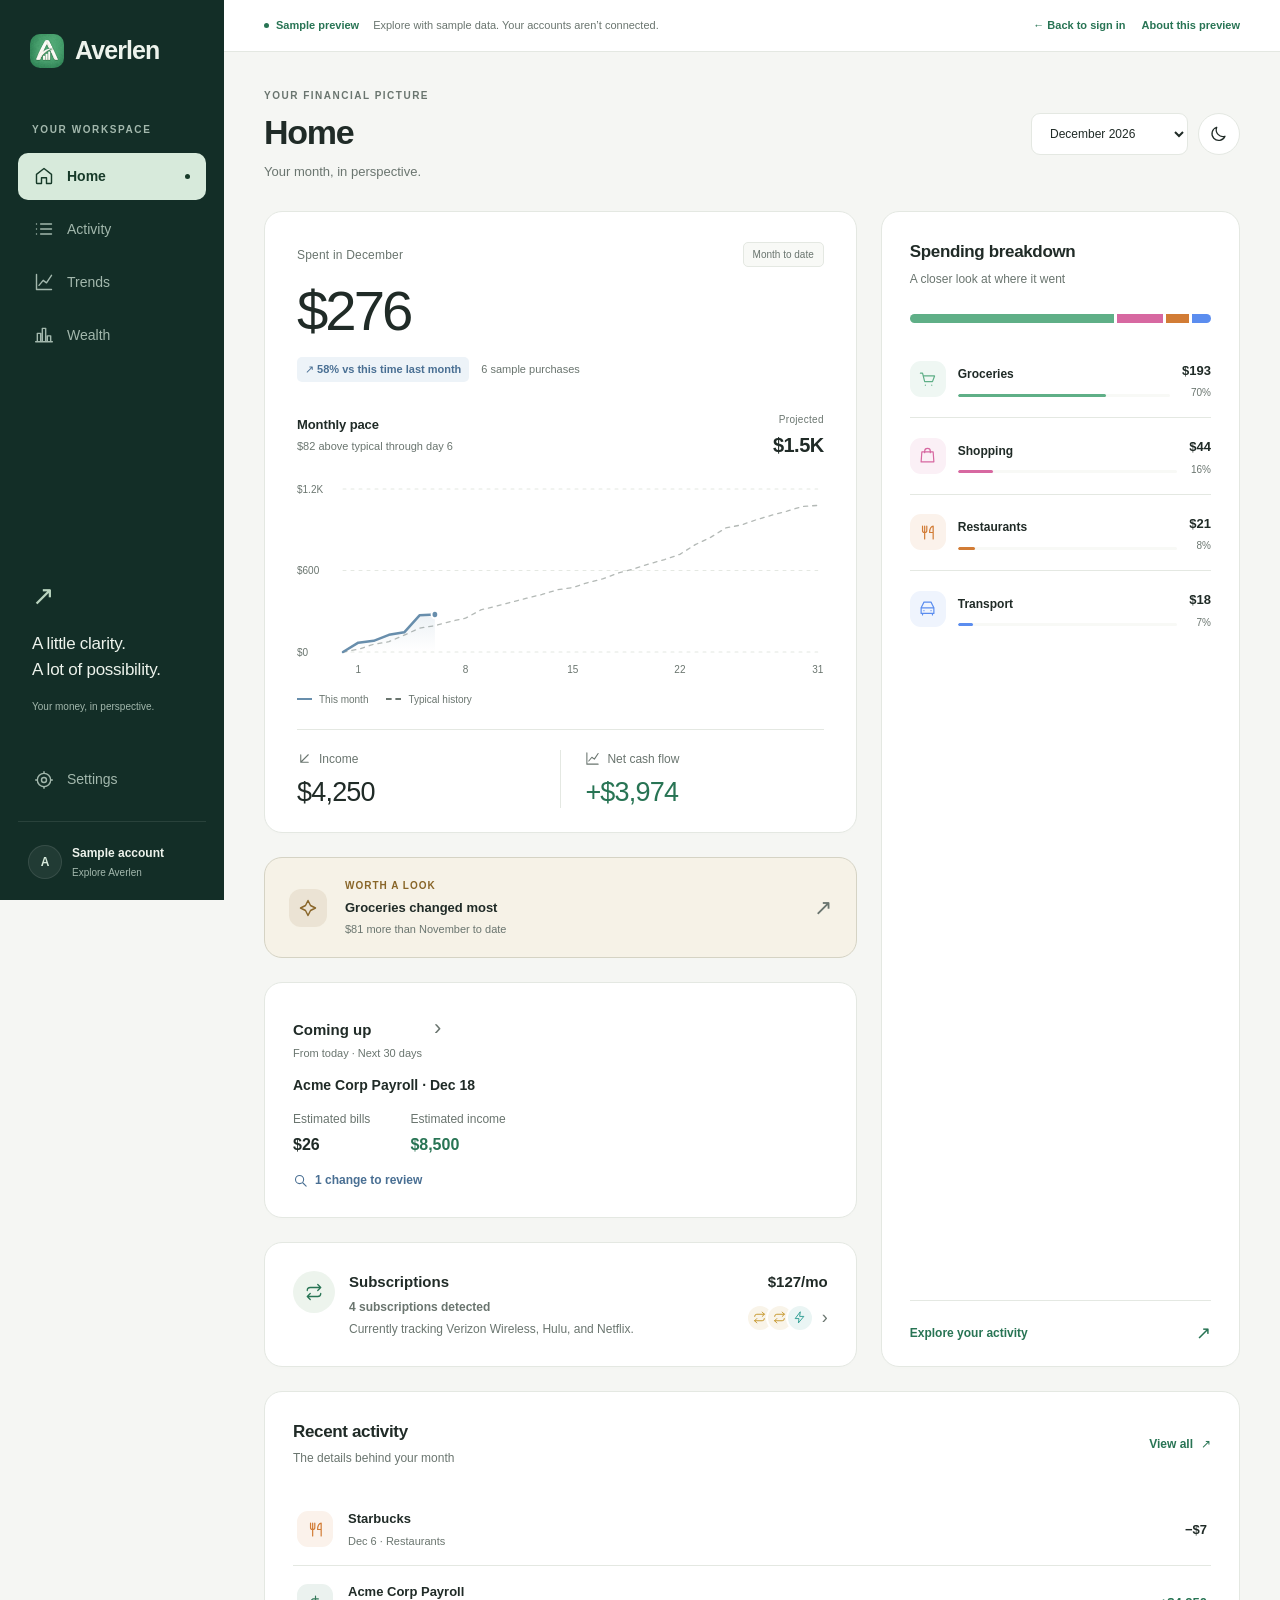
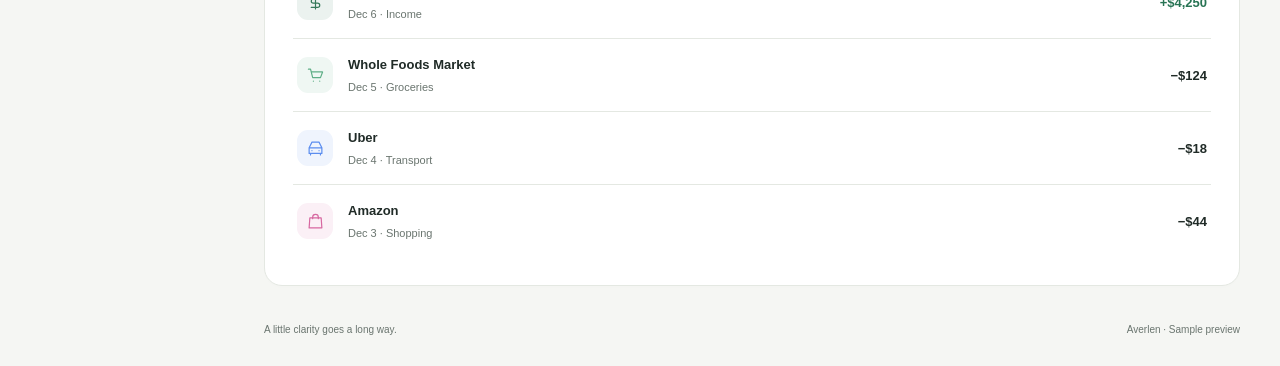
==== commit 56f7313b: "Open the sample preview in one click, add a way back to sign-in The preview now starts inside the sa" ====
--- a/preview/index.html
+++ b/preview/index.html
@@ -10,8 +10,8 @@
   <meta http-equiv="Content-Security-Policy" content="default-src 'self'; script-src 'self'; style-src 'self' 'unsafe-inline'; img-src 'self' data:; connect-src 'none'; object-src 'none'; base-uri 'none'; form-action 'none'">
   <title>Averlen · Web preview</title>
   <link rel="icon" href="../averlen-logo.png">
-  <link rel="stylesheet" href="./styles.css?v=7ef569bb60">
-  <script type="module" src="./app.js?v=7ef569bb60"></script>
+  <link rel="stylesheet" href="./styles.css?v=7cbe578699">
+  <script type="module" src="./app.js?v=7cbe578699"></script>
 </head>
 <body>
   <a class="skip" href="#main">Skip to content</a>
@@ -23,7 +23,7 @@
       <div class="sidebar-bottom"><div class="sidebar-note"><span class="sidebar-note-mark" aria-hidden="true">↗</span><p>A little clarity.<br>A lot of possibility.</p><small>Your money, in perspective.</small></div><a href="#settings" class="settings-link" id="settings-link">Settings</a><div class="profile"><span class="avatar">A</span><div><strong>Sample account</strong><small>Explore Averlen</small></div></div></div>
     </aside>
     <div class="workspace">
-      <div class="preview-banner"><span><strong><span class="status-dot" aria-hidden="true"></span> Sample preview</strong><span class="banner-detail">Explore with sample data. Your accounts aren’t connected.</span></span><button id="about-preview" class="text-button">About this preview</button></div>
+      <div class="preview-banner"><span><strong><span class="status-dot" aria-hidden="true"></span> Sample preview</strong><span class="banner-detail">Explore with sample data. Your accounts aren’t connected.</span></span><span class="banner-actions"><a href="../" class="text-button">← Back to sign in</a><button id="about-preview" class="text-button">About this preview</button></span></div>
       <header class="topbar"><div class="page-heading"><div class="eyebrow">YOUR FINANCIAL PICTURE</div><h1 id="page-title">Home</h1><p id="page-subtitle" class="page-subtitle"></p></div><div class="toolbar"><label class="sr-only" for="month">Month</label><select id="month"></select><button id="theme-toggle" class="icon-button" data-theme-action aria-label="Switch appearance"></button><button id="account-settings" class="icon-button" data-action="open-settings" aria-label="Settings"></button></div></header>
       <main id="main" tabindex="-1"></main>
       <footer>A little clarity goes a long way. <span>Averlen · Sample preview</span></footer>
--- a/preview/styles.css
+++ b/preview/styles.css
@@ -109,8 +109,8 @@
 .right { text-align: right; }
 
 /* Home: one primary financial story, with supporting detail beside it. */
-.home-layout { display: grid; grid-template-columns: minmax(0,1.65fr) minmax(0,1fr); gap: var(--gap); grid-template-areas: 'overview categories' 'attention categories' 'recent recent'; align-items: start; }
-.home-layout.no-attention { grid-template-areas: 'overview categories' 'recent recent'; }
+.home-layout { display: grid; grid-template-columns: minmax(0,1.65fr) minmax(0,1fr); gap: var(--gap); grid-template-areas: 'overview categories' 'attention categories' 'comingup categories' 'subs categories' 'recent recent'; align-items: start; }
+.home-layout.no-attention { grid-template-areas: 'overview categories' 'comingup categories' 'subs categories' 'recent recent'; }
 .compact-breakdown .home-categories { align-self: start; }
 .home-overview { grid-area: overview; padding: 30px 32px 24px; }
 .overview-heading { display: flex; align-items: center; justify-content: space-between; gap: 12px; }
@@ -153,6 +153,58 @@
 .card-link span { font-size: 18px; }
 .attention { width: 100%; text-align: left; background: var(--amber-wash); border: 1px solid color-mix(in srgb,var(--amber) 16%,var(--line)); border-radius: var(--radius); padding: 20px 24px; display: grid; grid-template-columns: 40px minmax(0,1fr) auto; gap: 16px; align-items: center; }
 .home-attention { grid-area: attention; }
+/* Coming up (MoneyAheadViews on iOS) */
+.home-coming-up { grid-area: comingup; width: 100%; text-align: left; color: var(--text); font: inherit; display: flex; flex-direction: column; gap: 14px; cursor: pointer; }
+.home-coming-up:hover { border-color: var(--green); }
+.coming-up-heading { display: flex; justify-content: space-between; align-items: baseline; gap: 12px; }
+.coming-up-heading strong { display: block; font-size: 15px; font-weight: 600; }
+.coming-up-heading small { display: block; color: var(--muted); font-size: 11px; margin-top: 3px; }
+.coming-up-next { font-size: 14px; font-weight: 550; overflow-wrap: anywhere; }
+.coming-up-empty { font-size: 13px; color: var(--muted); }
+.coming-up-totals { display: flex; flex-wrap: wrap; gap: 14px 40px; }
+.coming-up-figure { font-size: 16px; font-weight: 600; margin-top: 5px; font-variant-numeric: tabular-nums; }
+.coming-up-figure.quiet { font-weight: 400; color: var(--muted); font-size: 14px; }
+.coming-up-review { display: inline-flex; align-items: center; gap: 7px; color: var(--blue); font-size: 12px; font-weight: 550; }
+.coming-up-review svg { width: 15px; height: 15px; }
+.coming-up-tabs { margin-bottom: 18px; width: fit-content; }
+.coming-up-body > * + * { margin-top: 14px; }
+.coming-up-summary, .coming-up-empty-card, .coming-up-change { border: 1px solid var(--line); border-radius: var(--radius-sm); padding: 16px 18px; }
+.coming-up-summary .note, .coming-up-empty-card .note { margin-top: 12px; }
+.coming-up-day .day-header { margin: 0; padding: 4px 2px 8px; font-weight: 600; }
+.coming-up-row { display: grid; grid-template-columns: 34px minmax(0,1fr) auto; align-items: center; gap: 12px; width: 100%; text-align: left; background: none; border: 1px solid var(--line); border-radius: var(--radius-sm); padding: 12px 14px; color: var(--text); font: inherit; margin-bottom: 8px; cursor: pointer; }
+.coming-up-row:hover { border-color: var(--green); }
+.coming-up-row small { display: block; color: var(--muted); font-size: 11px; margin-top: 2px; }
+.coming-up-row .merchant { font-size: 13px; font-weight: 600; overflow-wrap: anywhere; }
+.coming-up-row strong { font-size: 13px; font-variant-numeric: tabular-nums; }
+.coming-up-arrow { width: 34px; height: 34px; border-radius: 50%; display: grid; place-items: center; }
+.coming-up-arrow svg { width: 15px; height: 15px; }
+.coming-up-arrow.in { background: var(--positive-wash); color: var(--green); }
+.coming-up-arrow.out { background: var(--blue-wash); color: var(--blue); }
+.coming-up-change-open { display: block; width: 100%; text-align: left; background: none; border: 0; padding: 0; color: var(--text); font: inherit; cursor: pointer; }
+.coming-up-change-open:hover strong { color: var(--green); }
+.coming-up-change-title { display: block; color: var(--blue); font-size: 11px; font-weight: 600; margin-bottom: 4px; }
+.coming-up-change-open strong { display: block; font-size: 14px; font-weight: 600; overflow-wrap: anywhere; }
+.coming-up-change-open small { display: block; color: var(--muted); font-size: 12px; line-height: 1.6; margin-top: 4px; }
+.muted-button { color: var(--muted); margin-top: 6px; }
+/* Subscriptions (recurringSection on iOS) */
+.home-subscriptions { grid-area: subs; width: 100%; text-align: left; color: var(--text); font: inherit; display: grid; grid-template-columns: 42px minmax(0,1fr) auto; gap: 14px; align-items: start; cursor: pointer; }
+.home-subscriptions:hover { border-color: var(--green); }
+.subscriptions-icon { width: 42px; height: 42px; border-radius: 50%; display: grid; place-items: center; background: var(--positive-wash); color: var(--green); }
+.subscriptions-icon svg { width: 18px; height: 18px; }
+.subscriptions-copy strong { display: block; font-size: 15px; font-weight: 600; }
+.subscriptions-copy small { display: block; color: var(--muted); font-size: 12px; margin-top: 4px; line-height: 1.5; }
+.subscriptions-copy .subscriptions-count { font-weight: 600; }
+.subscriptions-side { display: flex; flex-direction: column; align-items: flex-end; gap: 10px; }
+.subscriptions-side strong { font-size: 15px; font-weight: 600; font-variant-numeric: tabular-nums; white-space: nowrap; }
+.subscriptions-logos { display: flex; align-items: center; }
+.subscriptions-logos .category-icon { width: 28px; height: 28px; margin-left: -8px; border: 2px solid var(--card); border-radius: 50%; }
+.subscriptions-logos .category-icon:first-child { margin-left: 0; }
+.subscriptions-logos .category-icon svg { width: 13px; height: 13px; }
+.subscriptions-logos .chevron { margin-left: 8px; font-size: 18px; }
+.subscriptions-summary { display: flex; justify-content: space-between; align-items: flex-start; gap: 12px; border: 1px solid var(--line); border-radius: var(--radius-sm); padding: 16px 18px; margin-bottom: 14px; }
+.subscriptions-summary small { display: block; color: var(--muted); font-size: 12px; margin-top: 4px; font-weight: 600; }
+.subscriptions-summary strong { font-size: 15px; font-weight: 600; }
+.subscriptions-list .amount { font-size: 13px; font-weight: 600; font-variant-numeric: tabular-nums; }
 .attention .insight-icon { color: var(--amber); background: color-mix(in srgb,var(--amber) 10%,transparent); }
 .attention-label { display: block; color: var(--amber); font-weight: 650; font-size: 10px; letter-spacing: 1px; text-transform: uppercase; margin-bottom: 5px; }
 .attention-copy strong { font-size: 13px; font-weight: 550; display: block; }
@@ -187,6 +239,10 @@
 .bar-button:hover, .bar-button.selected { background: var(--chart); }
 .bars.has-selection .bar-button:not(.selected):not(:hover) { opacity: .6; }
 .bar-month { font-size: 10px; color: var(--muted); line-height: 13px; }
+.trend-line { position: absolute; inset: 0; width: 100%; height: 100%; pointer-events: none; z-index: 2; overflow: visible; }
+.trend-line path { fill: none; stroke: color-mix(in srgb,var(--text) 75%,transparent); stroke-width: 2; stroke-linecap: round; stroke-linejoin: round; }
+.trend-line circle { fill: color-mix(in srgb,var(--text) 75%,transparent); }
+.chart-legend .swatch.trend { border-top: 2px solid color-mix(in srgb,var(--text) 75%,transparent); border-radius: 2px; }
 .typical-rule { position: absolute; left: 0; right: 0; bottom: calc(23px + var(--plot) * var(--t)); border-top: 1px dashed var(--muted); pointer-events: none; z-index: 1; opacity: .6; }
 .legend { font-size: 11px; color: var(--muted); margin: 22px 0 0; line-height: 1.7; }
 .change-row { width: 100%; display: grid; grid-template-columns: 34px minmax(0,1fr) auto; align-items: center; gap: 12px; background: none; border: 0; border-bottom: 1px solid var(--line); padding: 18px 0; color: var(--text); text-align: left; }
@@ -457,8 +513,8 @@
   .auth-story h2 { letter-spacing: -2px; }
 }
 @media(max-width:1000px) {
-  .home-layout { grid-template-columns: minmax(0,1fr); grid-template-areas: 'overview' 'attention' 'categories' 'recent'; }
-  .home-layout.no-attention { grid-template-areas: 'overview' 'categories' 'recent'; }
+  .home-layout { grid-template-columns: minmax(0,1fr); grid-template-areas: 'overview' 'attention' 'comingup' 'subs' 'categories' 'recent'; }
+  .home-layout.no-attention { grid-template-areas: 'overview' 'comingup' 'subs' 'categories' 'recent'; }
   .grid, .wealth-layout, .settings-columns { grid-template-columns: minmax(0,1fr); }
   .home-categories .category-row { padding: 15px 0; }
   .home-recent .section-heading { margin-bottom: 16px; }
@@ -600,3 +656,7 @@
 @media(prefers-reduced-motion:reduce) {
   *, *::before, *::after { scroll-behavior: auto !important; transition: none !important; animation: none !important; }
 }
+
+/* Preview banner actions: keep the way back to sign-in beside About on every width. */
+.preview-banner>span.banner-actions { display: flex; align-items: center; gap: 16px; flex-shrink: 0; }
+.preview-banner a.text-button { text-decoration: none; }
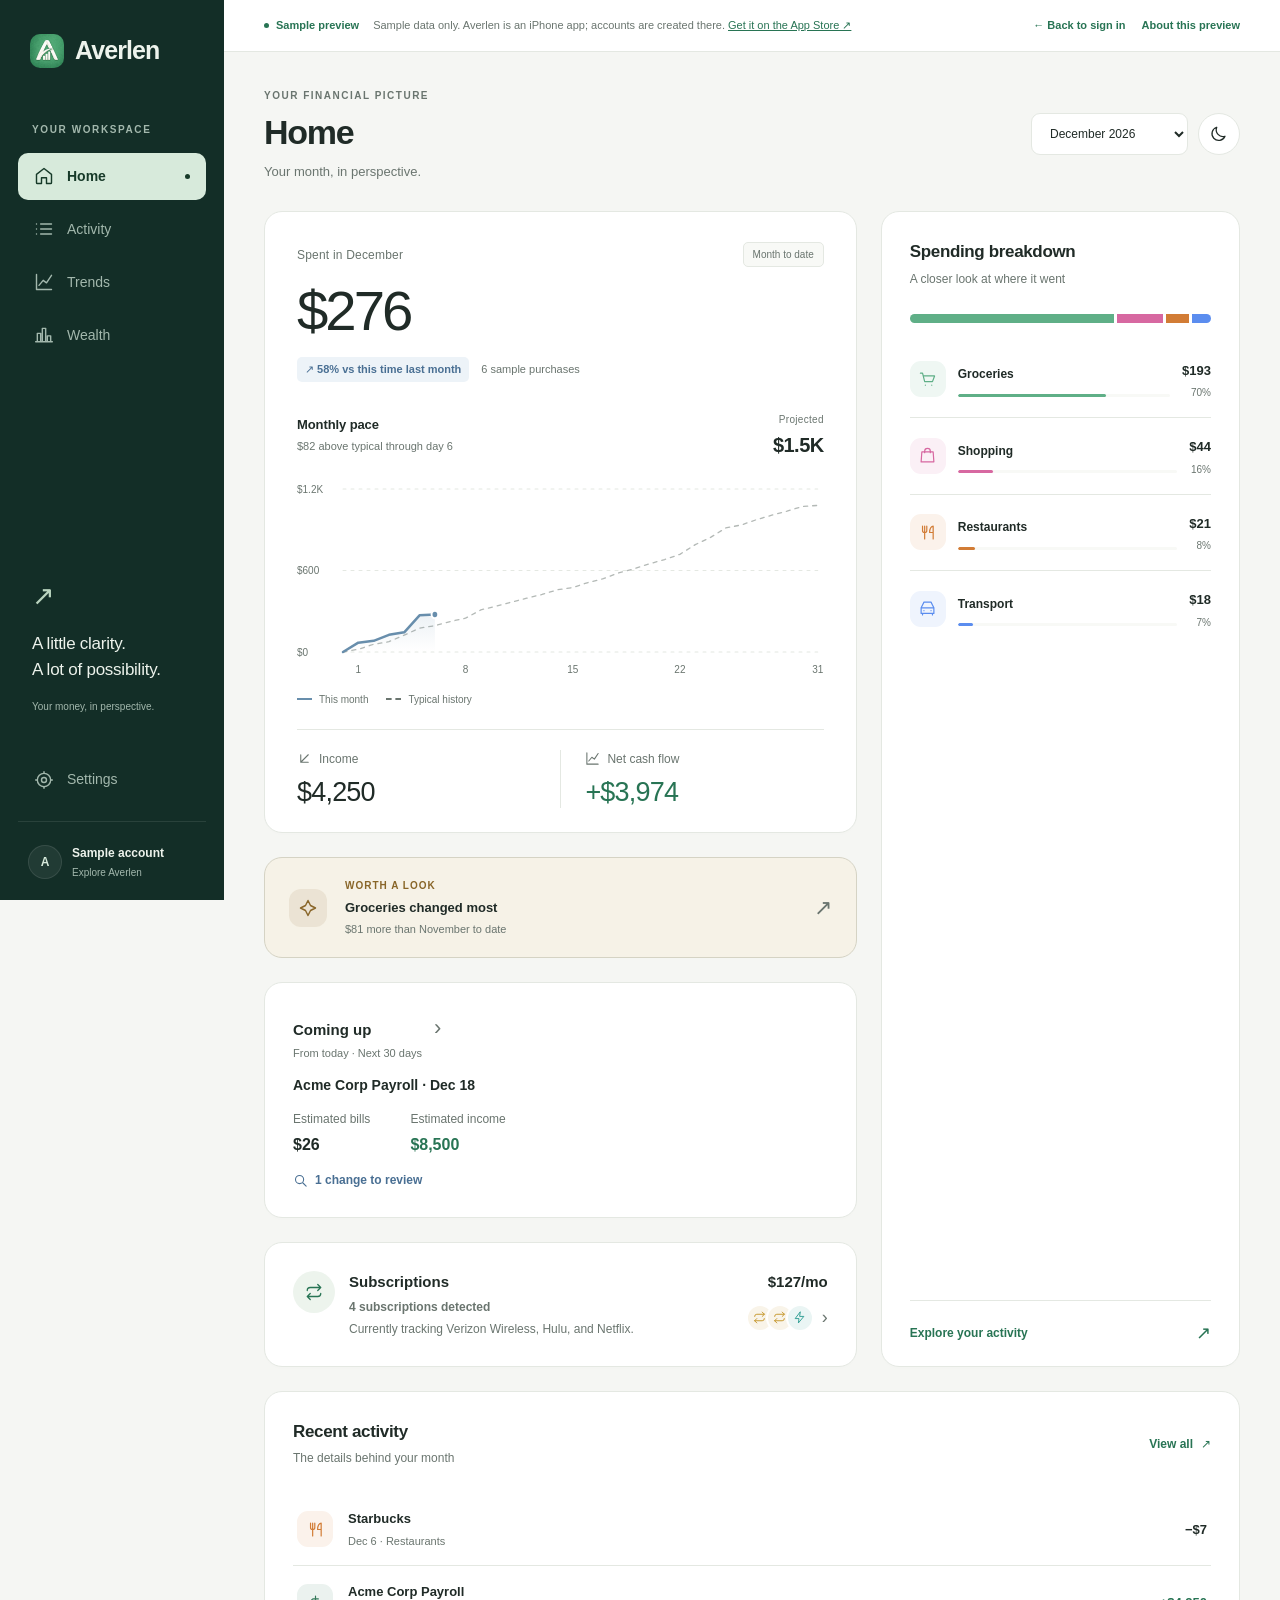
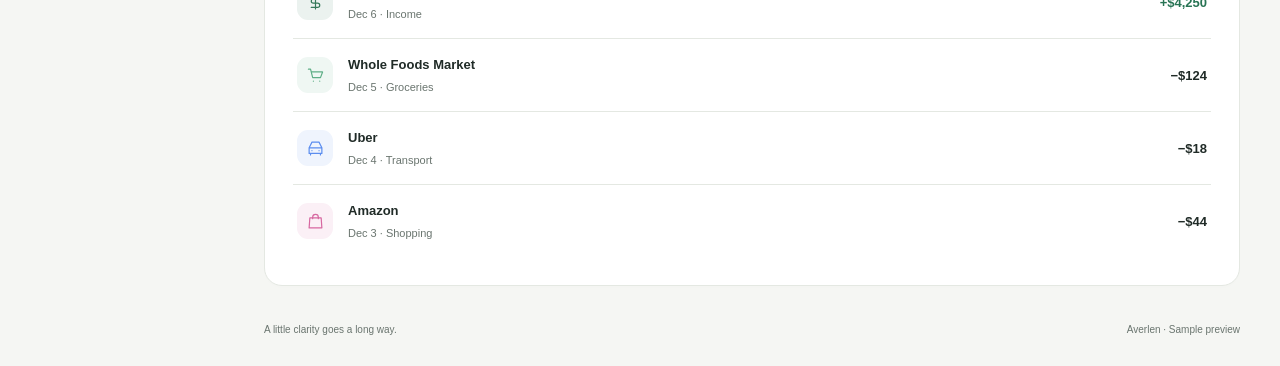
==== commit c86b628c: "Tell new visitors the website is read-only and accounts start in the iPhone app A notice at the top " ====
--- a/preview/index.html
+++ b/preview/index.html
@@ -10,8 +10,8 @@
   <meta http-equiv="Content-Security-Policy" content="default-src 'self'; script-src 'self'; style-src 'self' 'unsafe-inline'; img-src 'self' data:; connect-src 'none'; object-src 'none'; base-uri 'none'; form-action 'none'">
   <title>Averlen · Web preview</title>
   <link rel="icon" href="../averlen-logo.png">
-  <link rel="stylesheet" href="./styles.css?v=7cbe578699">
-  <script type="module" src="./app.js?v=7cbe578699"></script>
+  <link rel="stylesheet" href="./styles.css?v=3b1d95276f">
+  <script type="module" src="./app.js?v=3b1d95276f"></script>
 </head>
 <body>
   <a class="skip" href="#main">Skip to content</a>
@@ -23,7 +23,7 @@
       <div class="sidebar-bottom"><div class="sidebar-note"><span class="sidebar-note-mark" aria-hidden="true">↗</span><p>A little clarity.<br>A lot of possibility.</p><small>Your money, in perspective.</small></div><a href="#settings" class="settings-link" id="settings-link">Settings</a><div class="profile"><span class="avatar">A</span><div><strong>Sample account</strong><small>Explore Averlen</small></div></div></div>
     </aside>
     <div class="workspace">
-      <div class="preview-banner"><span><strong><span class="status-dot" aria-hidden="true"></span> Sample preview</strong><span class="banner-detail">Explore with sample data. Your accounts aren’t connected.</span></span><span class="banner-actions"><a href="../" class="text-button">← Back to sign in</a><button id="about-preview" class="text-button">About this preview</button></span></div>
+      <div class="preview-banner"><span><strong><span class="status-dot" aria-hidden="true"></span> Sample preview</strong><span class="banner-detail">Sample data only. Averlen is an iPhone app; accounts are created there. <a href="https://apps.apple.com/us/app/averlen/id6792603482" target="_blank" rel="noopener">Get it on the App Store ↗</a></span></span><span class="banner-actions"><a href="../" class="text-button">← Back to sign in</a><button id="about-preview" class="text-button">About this preview</button></span></div>
       <header class="topbar"><div class="page-heading"><div class="eyebrow">YOUR FINANCIAL PICTURE</div><h1 id="page-title">Home</h1><p id="page-subtitle" class="page-subtitle"></p></div><div class="toolbar"><label class="sr-only" for="month">Month</label><select id="month"></select><button id="theme-toggle" class="icon-button" data-theme-action aria-label="Switch appearance"></button><button id="account-settings" class="icon-button" data-action="open-settings" aria-label="Settings"></button></div></header>
       <main id="main" tabindex="-1"></main>
       <footer>A little clarity goes a long way. <span>Averlen · Sample preview</span></footer>
--- a/preview/styles.css
+++ b/preview/styles.css
@@ -478,6 +478,12 @@
 .auth-links a:hover { text-decoration: underline; }
 .auth-links .text-button { font-size: 10px; }
 .auth-form .note { font-size: 11px; line-height: 1.8; }
+.web-notice { background: var(--wash); border: 1px solid color-mix(in srgb,var(--green) 24%,var(--line)); border-radius: var(--radius-sm); padding: 18px 20px; margin: 0 0 30px; font-size: 12px; line-height: 1.7; }
+.web-notice>strong { display: block; font-size: 15px; letter-spacing: -.2px; margin-bottom: 6px; color: var(--text); }
+.web-notice p { margin: 0 0 6px; color: var(--muted); }
+.web-notice p strong { color: var(--text); }
+.web-notice-actions { display: flex; flex-wrap: wrap; gap: 10px; margin-top: 14px; }
+.web-notice-actions .button { flex: 1 1 170px; min-height: 42px; }
 .auth-form>input:disabled { opacity: .6; cursor: not-allowed; }
 
 /* Responsive rules are kept together so later component rules cannot mask them. */
